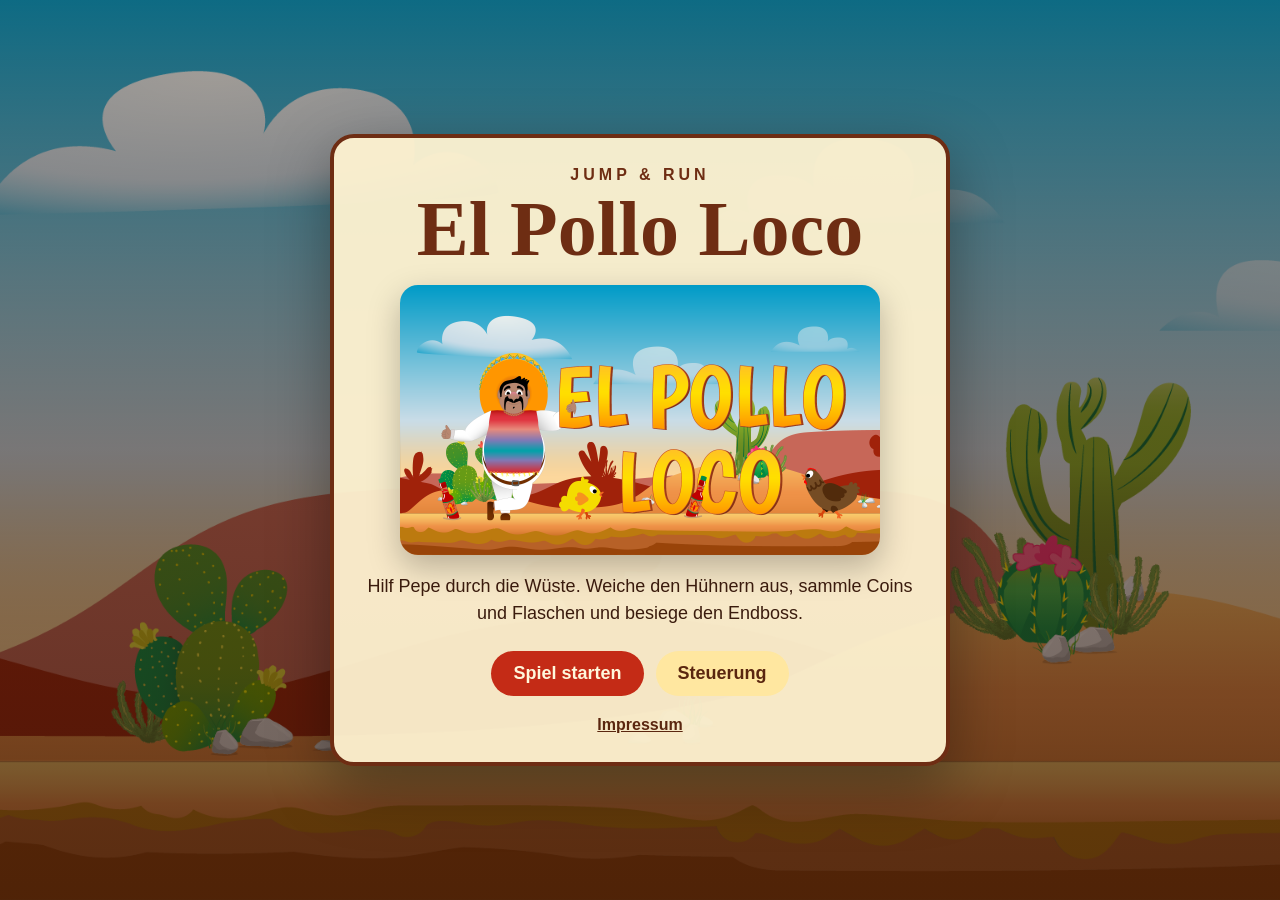
==== index.html @ 13f92c81 "Initialisierung" ====
<!doctype html>
<html lang="de" translate="no">
  <head>
    <meta charset="UTF-8" />
    <meta name="viewport" content="width=device-width, initial-scale=1.0" />
    <meta name="google" content="notranslate" />
    <title>El Pollo Loco</title>
    <link
      rel="icon"
      href="data:image/svg+xml,<svg xmlns='http://www.w3.org/2000/svg' viewBox='0 0 100 100'><text y='.9em' font-size='90'>🌶️</text></svg>"
    />
    <link rel="stylesheet" href="style.css" />
  </head>
  <body>
    <main class="app-shell">
      <section id="home-screen" class="home-screen">
        <div class="hero-card">
          <p class="eyebrow">Jump & Run</p>
          <h1>El Pollo Loco</h1>

          <img
            class="start-image"
            src="img/9_intro_outro_screens/start/startscreen_1.png"
            alt="El Pollo Loco Startscreen"
          />

          <p class="hero-text">
            Hilf Pepe durch die Wüste. Weiche den Hühnern aus, sammle Coins und
            Flaschen und besiege den Endboss.
          </p>

          <div class="button-row">
            <button id="start-button" class="primary-button">
              Spiel starten
            </button>
            <button id="help-button" class="secondary-button">Steuerung</button>
          </div>

          <a class="legal-link" href="impressum.html">Impressum</a>
        </div>
      </section>

      <section id="game-screen" class="game-screen hidden">
        <div class="game-toolbar">
          <button id="home-button" class="toolbar-button">Home</button>
          <button id="restart-button" class="toolbar-button">Restart</button>
          <button id="sound-button" class="toolbar-button">Sound an</button>
          <button id="fullscreen-button" class="toolbar-button">
            Fullscreen
          </button>
        </div>

        <div class="canvas-wrapper">
          <canvas id="canvas" width="720" height="480"></canvas>

          <div id="game-over-overlay" class="end-screen-overlay hidden">
            <div class="end-screen-card image-card">
              <img
                class="end-screen-image"
                src="img/9_intro_outro_screens/game_over/game over.png"
                alt="Game Over"
              />

              <p>
                Die Hühner waren diesmal schneller. Starte neu und versuch es
                nochmal.
              </p>

              <div class="button-row">
                <button id="game-over-restart-button" class="primary-button">
                  Neu starten
                </button>
                <button id="game-over-home-button" class="secondary-button">
                  Home
                </button>
              </div>
            </div>
          </div>

          <div id="win-overlay" class="end-screen-overlay hidden">
            <div class="end-screen-card image-card">
              <img
                class="end-screen-image"
                src="img/You won, you lost/You Win A.png"
                alt="You Win"
              />

              <p>Pepe hat den Endboss besiegt. Starke Runde.</p>

              <div class="button-row">
                <button id="win-restart-button" class="primary-button">
                  Neu starten
                </button>
                <button id="win-home-button" class="secondary-button">
                  Home
                </button>
              </div>
            </div>
          </div>
        </div>

        <div
          id="mobile-controls"
          class="mobile-controls"
          aria-label="Mobile Steuerung"
        >
          <button id="touch-left" class="touch-button">←</button>
          <button id="touch-jump" class="touch-button">↑</button>
          <button id="touch-throw" class="touch-button">🍾</button>
          <button id="touch-right" class="touch-button">→</button>
        </div>
      </section>
    </main>

    <dialog id="help-dialog" class="help-dialog">
      <button id="close-help-button" class="dialog-close">×</button>
      <h2>Steuerung</h2>
      <p>
        <strong>Desktop:</strong> Pfeil links/rechts zum Laufen, Leertaste oder
        Pfeil hoch zum Springen.
      </p>
      <p><strong>Flasche werfen:</strong> Taste D.</p>
      <p><strong>Fullscreen:</strong> Button „Fullscreen“ im Spiel.</p>
      <p>
        <strong>Mobil:</strong> Im Querformat erscheinen Touch-Buttons für
        links, rechts, springen und werfen.
      </p>
      <p>
        Sammle Salsa-Flaschen ein. Nur gesammelte Flaschen können geworfen
        werden.
      </p>
    </dialog>

    <div id="rotate-device" class="rotate-device">
      <div>
        <h2>Bitte Gerät drehen</h2>
        <p>El Pollo Loco funktioniert mobil im Querformat.</p>
      </div>
    </div>

    <script src="classes/keyboard.class.js"></script>
    <script src="classes/audio-manager.class.js"></script>
    <script src="classes/drawable-object.class.js"></script>
    <script src="classes/movable-object.class.js"></script>
    <script src="classes/status-bar.class.js"></script>
    <script src="classes/coin.class.js"></script>
    <script src="classes/bottle.class.js"></script>
    <script src="classes/throwable-object.class.js"></script>
    <script src="classes/character.class.js"></script>
    <script src="classes/chicken.class.js"></script>
    <script src="classes/cloud.class.js"></script>
    <script src="classes/background-object.class.js"></script>
    <script src="classes/endboss.class.js"></script>
    <script src="classes/level.class.js"></script>
    <script src="levels/level1.js"></script>
    <script src="classes/game-controller.class.js"></script>
    <script src="classes/world.class.js"></script>
    <script src="script.js"></script>
  </body>
</html>
---- style.css ----
@font-face {
    font-family: "RyeLocal";
    src: local("Rye"), local("Georgia");
}

* {
    box-sizing: border-box;
}

body {
    align-items: center;
    background: radial-gradient(circle at top, #f7c96b 0%, #91441e 45%, #221009 100%);
    display: flex;
    font-family: Arial, Helvetica, sans-serif;
    justify-content: center;
    margin: 0;
    min-height: 100vh;
    overflow: hidden;
}

button,
a {
    cursor: pointer;
}

.app-shell {
    align-items: center;
    display: flex;
    justify-content: center;
    min-height: 100vh;
    width: 100%;
}

.home-screen {
    align-items: center;
    background-image: linear-gradient(rgba(40, 17, 6, 0.35), rgba(40, 17, 6, 0.65)), url("img/5_background/complete_background.png");
    background-position: center;
    background-size: cover;
    display: flex;
    justify-content: center;
    min-height: 100vh;
    width: 100%;
}

.hero-card,
.legal-card {
    background: rgba(255, 244, 210, 0.94);
    border: 4px solid #6e2d13;
    border-radius: 24px;
    box-shadow: 0 20px 60px rgba(0, 0, 0, 0.35);
    max-width: 620px;
    padding: 28px;
    text-align: center;
}

.eyebrow {
    color: #6e2d13;
    font-weight: 700;
    letter-spacing: 4px;
    margin: 0 0 8px;
    text-transform: uppercase;
}

h1,
h2 {
    color: #6e2d13;
    font-family: "RyeLocal", Georgia, serif;
    margin: 0 0 16px;
}

h1 {
    font-size: clamp(40px, 8vw, 78px);
    line-height: 0.95;
}

.start-image {
    border-radius: 18px;
    box-shadow: 0 12px 32px rgba(0, 0, 0, 0.25);
    display: block;
    margin: 18px auto;
    max-width: 100%;
    width: 480px;
}

.hero-text {
    color: #3a1b0d;
    font-size: 18px;
    line-height: 1.5;
    margin: 0 auto 24px;
}

.button-row,
.game-toolbar {
    display: flex;
    gap: 12px;
    justify-content: center;
}

.game-toolbar {
    flex-wrap: wrap;
}

.primary-button,
.secondary-button,
.toolbar-button,
.touch-button {
    border: 0;
    border-radius: 999px;
    font-size: 18px;
    font-weight: 700;
    padding: 12px 22px;
}

.primary-button {
    background: #c42b16;
    color: #fff8dc;
}

.secondary-button,
.toolbar-button,
.touch-button {
    background: #ffe7a0;
    color: #5a260f;
}

.primary-button:hover,
.secondary-button:hover,
.toolbar-button:hover,
.touch-button:hover {
    filter: brightness(1.06);
}

.legal-link {
    color: #5a260f;
    display: inline-block;
    font-weight: 700;
    margin-top: 20px;
}

.hidden {
    display: none !important;
}

.game-screen {
    align-items: center;
    display: flex;
    flex-direction: column;
    gap: 12px;
    justify-content: center;
    width: 100%;
}

.canvas-wrapper {
    position: relative;
}

canvas {
    background: #7ec8ee;
    border: 4px solid #4d200d;
    border-radius: 16px;
    box-shadow: 0 18px 50px rgba(0, 0, 0, 0.4);
    display: block;
    height: auto;
    max-height: calc(100vh - 120px);
    max-width: 96vw;
    width: min(720px, 96vw);
}

.end-screen-overlay {
    align-items: center;
    background: rgba(34, 16, 9, 0.72);
    border-radius: 16px;
    display: flex;
    inset: 4px;
    justify-content: center;
    position: absolute;
    z-index: 10;
}

.end-screen-card {
    background: rgba(255, 244, 210, 0.96);
    border: 4px solid #6e2d13;
    border-radius: 24px;
    box-shadow: 0 18px 48px rgba(0, 0, 0, 0.45);
    color: #3a1b0d;
    max-width: 460px;
    padding: 24px;
    text-align: center;
}

.image-card {
    padding: 20px;
}

.end-screen-image {
    display: block;
    margin: 0 auto 14px;
    max-height: 210px;
    max-width: 100%;
    object-fit: contain;
}

.end-screen-card h2 {
    font-size: 42px;
}

.end-screen-card p {
    font-size: 18px;
    line-height: 1.45;
}

.help-dialog {
    background: #fff3c4;
    border: 4px solid #6e2d13;
    border-radius: 22px;
    color: #3a1b0d;
    max-width: 520px;
    padding: 28px;
}

.help-dialog::backdrop {
    background: rgba(0, 0, 0, 0.55);
}

.dialog-close {
    background: #c42b16;
    border: 0;
    border-radius: 50%;
    color: white;
    font-size: 28px;
    height: 42px;
    position: absolute;
    right: 12px;
    top: 12px;
    width: 42px;
}

.mobile-controls {
    display: none;
    gap: 18px;
    justify-content: center;
    touch-action: none;
}

.touch-button {
    font-size: 28px;
    height: 58px;
    user-select: none;
    width: 72px;
}

.rotate-device {
    align-items: center;
    background: #221009;
    color: #fff3c4;
    display: none;
    inset: 0;
    justify-content: center;
    padding: 24px;
    position: fixed;
    text-align: center;
    z-index: 20;
}

.legal-page {
    align-items: flex-start;
    justify-content: center;
    min-height: 100vh;
    overflow-x: hidden;
    overflow-y: auto;
    padding: 24px;
}

.legal-page .legal-card {
    margin: 24px auto;
    max-width: 760px;
    padding: 24px 32px;
    width: min(760px, 94vw);
}

.legal-page h1 {
    font-size: clamp(48px, 7vw, 82px);
    margin-bottom: 18px;
}

.legal-page h2 {
    font-size: 26px;
    margin: 22px 0 8px;
}

.legal-page p {
    font-size: 17px;
    line-height: 1.35;
    margin: 8px 0;
}

.inline-link {
    display: inline-block;
    margin-top: 18px;
    text-decoration: none;
}

:fullscreen .game-screen {
    background: radial-gradient(circle at top, #f7c96b 0%, #91441e 45%, #221009 100%);
}

:fullscreen canvas {
    max-height: calc(100vh - 96px);
    width: min(96vw, 960px);
}

@media (pointer: coarse),
(max-width: 900px) {
    .mobile-controls {
        display: flex;
    }

    .game-toolbar {
        position: fixed;
        right: 12px;
        top: 12px;
        z-index: 5;
    }

    .toolbar-button {
        font-size: 14px;
        padding: 10px 14px;
    }
}

@media (orientation: portrait) and (max-width: 900px) {
    .rotate-device {
        display: flex;
    }
}

@media (max-width: 700px) {
    .legal-page {
        padding: 12px;
    }

    .legal-page .legal-card {
        padding: 20px;
    }

    .legal-page h1 {
        font-size: 46px;
    }

    .legal-page h2 {
        font-size: 23px;
    }

    .legal-page p {
        font-size: 16px;
    }
}
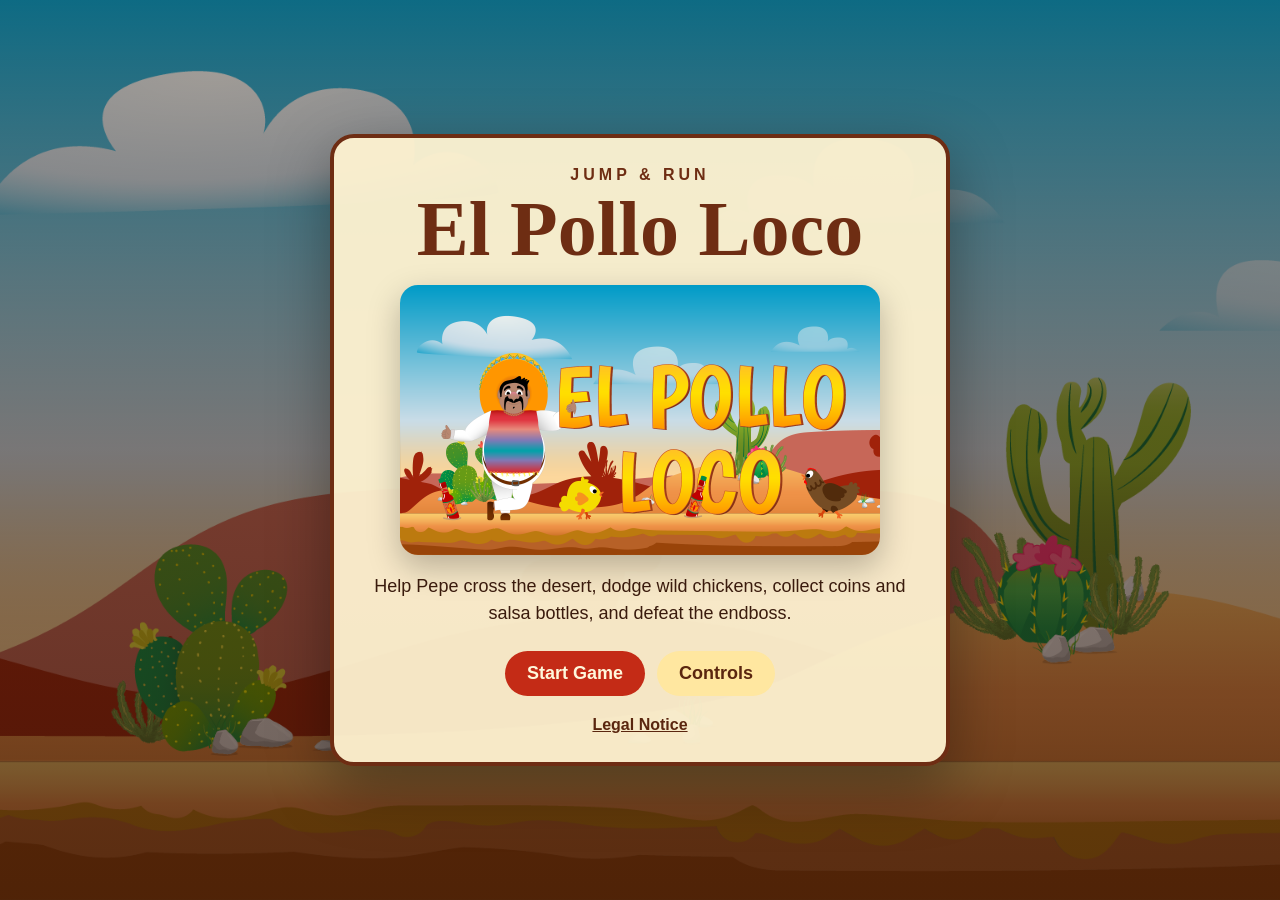
==== commit d3e0004c: "Finalisierung" ====
--- a/index.html
+++ b/index.html
@@ -1,5 +1,5 @@
 <!doctype html>
-<html lang="de" translate="no">
+<html lang="en" translate="no">
   <head>
     <meta charset="UTF-8" />
     <meta name="viewport" content="width=device-width, initial-scale=1.0" />
@@ -21,22 +21,20 @@
           <img
             class="start-image"
             src="img/9_intro_outro_screens/start/startscreen_1.png"
-            alt="El Pollo Loco Startscreen"
+            alt="El Pollo Loco start screen"
           />
 
           <p class="hero-text">
-            Hilf Pepe durch die Wüste. Weiche den Hühnern aus, sammle Coins und
-            Flaschen und besiege den Endboss.
+            Help Pepe cross the desert, dodge wild chickens, collect coins and
+            salsa bottles, and defeat the endboss.
           </p>
 
           <div class="button-row">
-            <button id="start-button" class="primary-button">
-              Spiel starten
-            </button>
-            <button id="help-button" class="secondary-button">Steuerung</button>
+            <button id="start-button" class="primary-button">Start Game</button>
+            <button id="help-button" class="secondary-button">Controls</button>
           </div>
 
-          <a class="legal-link" href="impressum.html">Impressum</a>
+          <a class="legal-link" href="impressum.html">Legal Notice</a>
         </div>
       </section>
 
@@ -44,7 +42,7 @@
         <div class="game-toolbar">
           <button id="home-button" class="toolbar-button">Home</button>
           <button id="restart-button" class="toolbar-button">Restart</button>
-          <button id="sound-button" class="toolbar-button">Sound an</button>
+          <button id="sound-button" class="toolbar-button">Sound: On</button>
           <button id="fullscreen-button" class="toolbar-button">
             Fullscreen
           </button>
@@ -61,14 +59,11 @@
                 alt="Game Over"
               />
 
-              <p>
-                Die Hühner waren diesmal schneller. Starte neu und versuch es
-                nochmal.
-              </p>
+              <p>The chickens were faster this time. Restart and try again.</p>
 
               <div class="button-row">
                 <button id="game-over-restart-button" class="primary-button">
-                  Neu starten
+                  Restart
                 </button>
                 <button id="game-over-home-button" class="secondary-button">
                   Home
@@ -85,11 +80,11 @@
                 alt="You Win"
               />
 
-              <p>Pepe hat den Endboss besiegt. Starke Runde.</p>
+              <p>Pepe defeated the endboss. Great job!</p>
 
               <div class="button-row">
                 <button id="win-restart-button" class="primary-button">
-                  Neu starten
+                  Restart
                 </button>
                 <button id="win-home-button" class="secondary-button">
                   Home
@@ -102,7 +97,7 @@
         <div
           id="mobile-controls"
           class="mobile-controls"
-          aria-label="Mobile Steuerung"
+          aria-label="Mobile controls"
         >
           <button id="touch-left" class="touch-button">←</button>
           <button id="touch-jump" class="touch-button">↑</button>
@@ -114,27 +109,24 @@
 
     <dialog id="help-dialog" class="help-dialog">
       <button id="close-help-button" class="dialog-close">×</button>
-      <h2>Steuerung</h2>
+      <h2>Controls</h2>
       <p>
-        <strong>Desktop:</strong> Pfeil links/rechts zum Laufen, Leertaste oder
-        Pfeil hoch zum Springen.
+        <strong>Desktop:</strong> Use the left and right arrow keys to move.
+        Jump with the up arrow key or spacebar.
       </p>
-      <p><strong>Flasche werfen:</strong> Taste D.</p>
-      <p><strong>Fullscreen:</strong> Button „Fullscreen“ im Spiel.</p>
+      <p><strong>Throw bottle:</strong> Press D.</p>
+      <p><strong>Fullscreen:</strong> Use the Fullscreen button in the game.</p>
       <p>
-        <strong>Mobil:</strong> Im Querformat erscheinen Touch-Buttons für
-        links, rechts, springen und werfen.
+        <strong>Mobile:</strong> In landscape mode, touch buttons appear for
+        moving left, jumping, throwing and moving right.
       </p>
-      <p>
-        Sammle Salsa-Flaschen ein. Nur gesammelte Flaschen können geworfen
-        werden.
-      </p>
+      <p>Collect salsa bottles first. Only collected bottles can be thrown.</p>
     </dialog>
 
     <div id="rotate-device" class="rotate-device">
       <div>
-        <h2>Bitte Gerät drehen</h2>
-        <p>El Pollo Loco funktioniert mobil im Querformat.</p>
+        <h2>Rotate your device</h2>
+        <p>El Pollo Loco is playable on mobile devices in landscape mode.</p>
       </div>
     </div>
 
--- a/style.css
+++ b/style.css
@@ -1,357 +1,413 @@
 @font-face {
-    font-family: "RyeLocal";
-    src: local("Rye"), local("Georgia");
+  font-family: "RyeLocal";
+  src: local("Rye"), local("Georgia");
 }
 
 * {
-    box-sizing: border-box;
+  box-sizing: border-box;
+}
+
+html {
+  height: 100%;
 }
 
 body {
-    align-items: center;
-    background: radial-gradient(circle at top, #f7c96b 0%, #91441e 45%, #221009 100%);
-    display: flex;
-    font-family: Arial, Helvetica, sans-serif;
-    justify-content: center;
-    margin: 0;
-    min-height: 100vh;
-    overflow: hidden;
+  align-items: center;
+  background: radial-gradient(
+    circle at top,
+    #f7c96b 0%,
+    #91441e 45%,
+    #221009 100%
+  );
+  display: flex;
+  font-family: Arial, Helvetica, sans-serif;
+  height: 100vh;
+  height: 100dvh;
+  justify-content: center;
+  margin: 0;
+  overflow: hidden;
 }
 
 button,
 a {
-    cursor: pointer;
+  cursor: pointer;
 }
 
 .app-shell {
-    align-items: center;
-    display: flex;
-    justify-content: center;
-    min-height: 100vh;
-    width: 100%;
+  align-items: center;
+  display: flex;
+  height: 100%;
+  justify-content: center;
+  width: 100%;
 }
 
 .home-screen {
-    align-items: center;
-    background-image: linear-gradient(rgba(40, 17, 6, 0.35), rgba(40, 17, 6, 0.65)), url("img/5_background/complete_background.png");
-    background-position: center;
-    background-size: cover;
-    display: flex;
-    justify-content: center;
-    min-height: 100vh;
-    width: 100%;
+  align-items: center;
+  background-image:
+    linear-gradient(rgba(40, 17, 6, 0.35), rgba(40, 17, 6, 0.65)),
+    url("img/5_background/complete_background.png");
+  background-position: center;
+  background-size: cover;
+  display: flex;
+  height: 100%;
+  justify-content: center;
+  overflow: hidden;
+  padding: 16px;
+  width: 100%;
 }
 
 .hero-card,
 .legal-card {
-    background: rgba(255, 244, 210, 0.94);
-    border: 4px solid #6e2d13;
-    border-radius: 24px;
-    box-shadow: 0 20px 60px rgba(0, 0, 0, 0.35);
-    max-width: 620px;
-    padding: 28px;
-    text-align: center;
+  background: rgba(255, 244, 210, 0.94);
+  border: 4px solid #6e2d13;
+  border-radius: 24px;
+  box-shadow: 0 20px 60px rgba(0, 0, 0, 0.35);
+  max-width: 620px;
+  padding: 28px;
+  text-align: center;
 }
 
 .eyebrow {
-    color: #6e2d13;
-    font-weight: 700;
-    letter-spacing: 4px;
-    margin: 0 0 8px;
-    text-transform: uppercase;
+  color: #6e2d13;
+  font-weight: 700;
+  letter-spacing: 4px;
+  margin: 0 0 8px;
+  text-transform: uppercase;
 }
 
 h1,
 h2 {
-    color: #6e2d13;
-    font-family: "RyeLocal", Georgia, serif;
-    margin: 0 0 16px;
+  color: #6e2d13;
+  font-family: "RyeLocal", Georgia, serif;
+  margin: 0 0 16px;
 }
 
 h1 {
-    font-size: clamp(40px, 8vw, 78px);
-    line-height: 0.95;
+  font-size: clamp(40px, 8vw, 78px);
+  line-height: 0.95;
 }
 
 .start-image {
-    border-radius: 18px;
-    box-shadow: 0 12px 32px rgba(0, 0, 0, 0.25);
-    display: block;
-    margin: 18px auto;
-    max-width: 100%;
-    width: 480px;
+  border-radius: 18px;
+  box-shadow: 0 12px 32px rgba(0, 0, 0, 0.25);
+  display: block;
+  margin: 18px auto;
+  max-height: 34vh;
+  max-width: 100%;
+  object-fit: contain;
+  width: 480px;
 }
 
 .hero-text {
-    color: #3a1b0d;
-    font-size: 18px;
-    line-height: 1.5;
-    margin: 0 auto 24px;
+  color: #3a1b0d;
+  font-size: 18px;
+  line-height: 1.5;
+  margin: 0 auto 24px;
 }
 
 .button-row,
 .game-toolbar {
-    display: flex;
-    gap: 12px;
-    justify-content: center;
+  display: flex;
+  gap: 12px;
+  justify-content: center;
 }
 
 .game-toolbar {
-    flex-wrap: wrap;
+  flex-wrap: wrap;
 }
 
 .primary-button,
 .secondary-button,
 .toolbar-button,
 .touch-button {
-    border: 0;
-    border-radius: 999px;
-    font-size: 18px;
-    font-weight: 700;
-    padding: 12px 22px;
+  border: 0;
+  border-radius: 999px;
+  font-size: 18px;
+  font-weight: 700;
+  padding: 12px 22px;
 }
 
 .primary-button {
-    background: #c42b16;
-    color: #fff8dc;
+  background: #c42b16;
+  color: #fff8dc;
 }
 
 .secondary-button,
 .toolbar-button,
 .touch-button {
-    background: #ffe7a0;
-    color: #5a260f;
+  background: #ffe7a0;
+  color: #5a260f;
 }
 
 .primary-button:hover,
 .secondary-button:hover,
 .toolbar-button:hover,
 .touch-button:hover {
-    filter: brightness(1.06);
+  filter: brightness(1.06);
 }
 
 .legal-link {
-    color: #5a260f;
-    display: inline-block;
-    font-weight: 700;
-    margin-top: 20px;
+  color: #5a260f;
+  display: inline-block;
+  font-weight: 700;
+  margin-top: 20px;
 }
 
 .hidden {
-    display: none !important;
+  display: none !important;
 }
 
 .game-screen {
-    align-items: center;
+  align-items: center;
+  display: flex;
+  flex-direction: column;
+  gap: 12px;
+  height: 100%;
+  justify-content: center;
+  overflow: hidden;
+  padding: 14px;
+  width: 100%;
+}
+
+.canvas-wrapper {
+  position: relative;
+}
+
+canvas {
+  background: #7ec8ee;
+  border: 4px solid #4d200d;
+  border-radius: 16px;
+  box-shadow: 0 18px 50px rgba(0, 0, 0, 0.4);
+  display: block;
+  height: auto;
+  max-height: calc(100dvh - 116px);
+  max-width: 96vw;
+  width: min(720px, 96vw);
+}
+
+.end-screen-overlay {
+  align-items: center;
+  background: rgba(34, 16, 9, 0.72);
+  border-radius: 16px;
+  display: flex;
+  inset: 4px;
+  justify-content: center;
+  position: absolute;
+  z-index: 10;
+}
+
+.end-screen-card {
+  background: rgba(255, 244, 210, 0.96);
+  border: 4px solid #6e2d13;
+  border-radius: 24px;
+  box-shadow: 0 18px 48px rgba(0, 0, 0, 0.45);
+  color: #3a1b0d;
+  max-width: 460px;
+  padding: 24px;
+  text-align: center;
+}
+
+.image-card {
+  padding: 20px;
+}
+
+.end-screen-image {
+  display: block;
+  margin: 0 auto 14px;
+  max-height: 210px;
+  max-width: 100%;
+  object-fit: contain;
+}
+
+.end-screen-card h2 {
+  font-size: 42px;
+}
+
+.end-screen-card p {
+  font-size: 18px;
+  line-height: 1.45;
+}
+
+.help-dialog {
+  background: #fff3c4;
+  border: 4px solid #6e2d13;
+  border-radius: 22px;
+  color: #3a1b0d;
+  max-width: 520px;
+  padding: 28px;
+}
+
+.help-dialog::backdrop {
+  background: rgba(0, 0, 0, 0.55);
+}
+
+.dialog-close {
+  background: #c42b16;
+  border: 0;
+  border-radius: 50%;
+  color: white;
+  font-size: 28px;
+  height: 42px;
+  position: absolute;
+  right: 12px;
+  top: 12px;
+  width: 42px;
+}
+
+.mobile-controls {
+  display: none;
+  gap: 18px;
+  justify-content: center;
+  touch-action: none;
+}
+
+.touch-button {
+  font-size: 28px;
+  height: 58px;
+  user-select: none;
+  width: 72px;
+}
+
+.rotate-device {
+  align-items: center;
+  background: #221009;
+  color: #fff3c4;
+  display: none;
+  inset: 0;
+  justify-content: center;
+  padding: 24px;
+  position: fixed;
+  text-align: center;
+  z-index: 20;
+}
+
+.legal-page {
+  align-items: flex-start;
+  height: auto;
+  justify-content: center;
+  min-height: 100vh;
+  overflow-x: hidden;
+  overflow-y: auto;
+  padding: 24px;
+}
+
+.legal-page .legal-card {
+  margin: 24px auto;
+  max-width: 760px;
+  padding: 24px 32px;
+  width: min(760px, 94vw);
+}
+
+.legal-page h1 {
+  font-size: clamp(48px, 7vw, 82px);
+  margin-bottom: 18px;
+}
+
+.legal-page h2 {
+  font-size: 26px;
+  margin: 22px 0 8px;
+}
+
+.legal-page p {
+  font-size: 17px;
+  line-height: 1.35;
+  margin: 8px 0;
+}
+
+.inline-link {
+  display: inline-block;
+  margin-top: 18px;
+  text-decoration: none;
+}
+
+:fullscreen .game-screen {
+  background: radial-gradient(
+    circle at top,
+    #f7c96b 0%,
+    #91441e 45%,
+    #221009 100%
+  );
+}
+
+:fullscreen canvas {
+  max-height: calc(100dvh - 96px);
+  width: min(96vw, 960px);
+}
+
+@media (max-height: 660px) {
+  .hero-card {
+    padding: 20px;
+  }
+
+  .start-image {
+    margin: 12px auto;
+    max-height: 28vh;
+  }
+
+  .hero-text {
+    font-size: 16px;
+    margin-bottom: 16px;
+  }
+
+  .primary-button,
+  .secondary-button,
+  .toolbar-button,
+  .touch-button {
+    font-size: 16px;
+    padding: 10px 18px;
+  }
+
+  canvas {
+    max-height: calc(100dvh - 96px);
+  }
+}
+
+@media (pointer: coarse), (max-width: 900px) {
+  .mobile-controls {
     display: flex;
-    flex-direction: column;
-    gap: 12px;
-    justify-content: center;
-    width: 100%;
-}
-
-.canvas-wrapper {
-    position: relative;
-}
-
-canvas {
-    background: #7ec8ee;
-    border: 4px solid #4d200d;
-    border-radius: 16px;
-    box-shadow: 0 18px 50px rgba(0, 0, 0, 0.4);
-    display: block;
-    height: auto;
-    max-height: calc(100vh - 120px);
-    max-width: 96vw;
-    width: min(720px, 96vw);
-}
-
-.end-screen-overlay {
-    align-items: center;
-    background: rgba(34, 16, 9, 0.72);
-    border-radius: 16px;
-    display: flex;
-    inset: 4px;
-    justify-content: center;
-    position: absolute;
-    z-index: 10;
-}
-
-.end-screen-card {
-    background: rgba(255, 244, 210, 0.96);
-    border: 4px solid #6e2d13;
-    border-radius: 24px;
-    box-shadow: 0 18px 48px rgba(0, 0, 0, 0.45);
-    color: #3a1b0d;
-    max-width: 460px;
-    padding: 24px;
-    text-align: center;
-}
-
-.image-card {
-    padding: 20px;
-}
-
-.end-screen-image {
-    display: block;
-    margin: 0 auto 14px;
-    max-height: 210px;
-    max-width: 100%;
-    object-fit: contain;
-}
-
-.end-screen-card h2 {
-    font-size: 42px;
-}
-
-.end-screen-card p {
-    font-size: 18px;
-    line-height: 1.45;
-}
-
-.help-dialog {
-    background: #fff3c4;
-    border: 4px solid #6e2d13;
-    border-radius: 22px;
-    color: #3a1b0d;
-    max-width: 520px;
-    padding: 28px;
-}
-
-.help-dialog::backdrop {
-    background: rgba(0, 0, 0, 0.55);
-}
-
-.dialog-close {
-    background: #c42b16;
-    border: 0;
-    border-radius: 50%;
-    color: white;
-    font-size: 28px;
-    height: 42px;
-    position: absolute;
+  }
+
+  .game-toolbar {
+    position: fixed;
     right: 12px;
     top: 12px;
-    width: 42px;
-}
-
-.mobile-controls {
-    display: none;
-    gap: 18px;
-    justify-content: center;
-    touch-action: none;
-}
-
-.touch-button {
-    font-size: 28px;
-    height: 58px;
-    user-select: none;
-    width: 72px;
-}
-
-.rotate-device {
-    align-items: center;
-    background: #221009;
-    color: #fff3c4;
-    display: none;
-    inset: 0;
-    justify-content: center;
-    padding: 24px;
-    position: fixed;
-    text-align: center;
-    z-index: 20;
-}
-
-.legal-page {
-    align-items: flex-start;
-    justify-content: center;
-    min-height: 100vh;
-    overflow-x: hidden;
-    overflow-y: auto;
-    padding: 24px;
-}
-
-.legal-page .legal-card {
-    margin: 24px auto;
-    max-width: 760px;
-    padding: 24px 32px;
-    width: min(760px, 94vw);
-}
-
-.legal-page h1 {
-    font-size: clamp(48px, 7vw, 82px);
-    margin-bottom: 18px;
-}
-
-.legal-page h2 {
-    font-size: 26px;
-    margin: 22px 0 8px;
-}
-
-.legal-page p {
-    font-size: 17px;
-    line-height: 1.35;
-    margin: 8px 0;
-}
-
-.inline-link {
-    display: inline-block;
-    margin-top: 18px;
-    text-decoration: none;
-}
-
-:fullscreen .game-screen {
-    background: radial-gradient(circle at top, #f7c96b 0%, #91441e 45%, #221009 100%);
-}
-
-:fullscreen canvas {
-    max-height: calc(100vh - 96px);
-    width: min(96vw, 960px);
-}
-
-@media (pointer: coarse),
-(max-width: 900px) {
-    .mobile-controls {
-        display: flex;
-    }
-
-    .game-toolbar {
-        position: fixed;
-        right: 12px;
-        top: 12px;
-        z-index: 5;
-    }
-
-    .toolbar-button {
-        font-size: 14px;
-        padding: 10px 14px;
-    }
+    z-index: 5;
+  }
+
+  .toolbar-button {
+    font-size: 14px;
+    padding: 10px 14px;
+  }
+
+  canvas {
+    max-height: calc(100dvh - 98px);
+  }
 }
 
 @media (orientation: portrait) and (max-width: 900px) {
-    .rotate-device {
-        display: flex;
-    }
+  .rotate-device {
+    display: flex;
+  }
 }
 
 @media (max-width: 700px) {
-    .legal-page {
-        padding: 12px;
-    }
-
-    .legal-page .legal-card {
-        padding: 20px;
-    }
-
-    .legal-page h1 {
-        font-size: 46px;
-    }
-
-    .legal-page h2 {
-        font-size: 23px;
-    }
-
-    .legal-page p {
-        font-size: 16px;
-    }
-}+  .legal-page {
+    padding: 12px;
+  }
+
+  .legal-page .legal-card {
+    padding: 20px;
+  }
+
+  .legal-page h1 {
+    font-size: 46px;
+  }
+
+  .legal-page h2 {
+    font-size: 23px;
+  }
+
+  .legal-page p {
+    font-size: 16px;
+  }
+}
